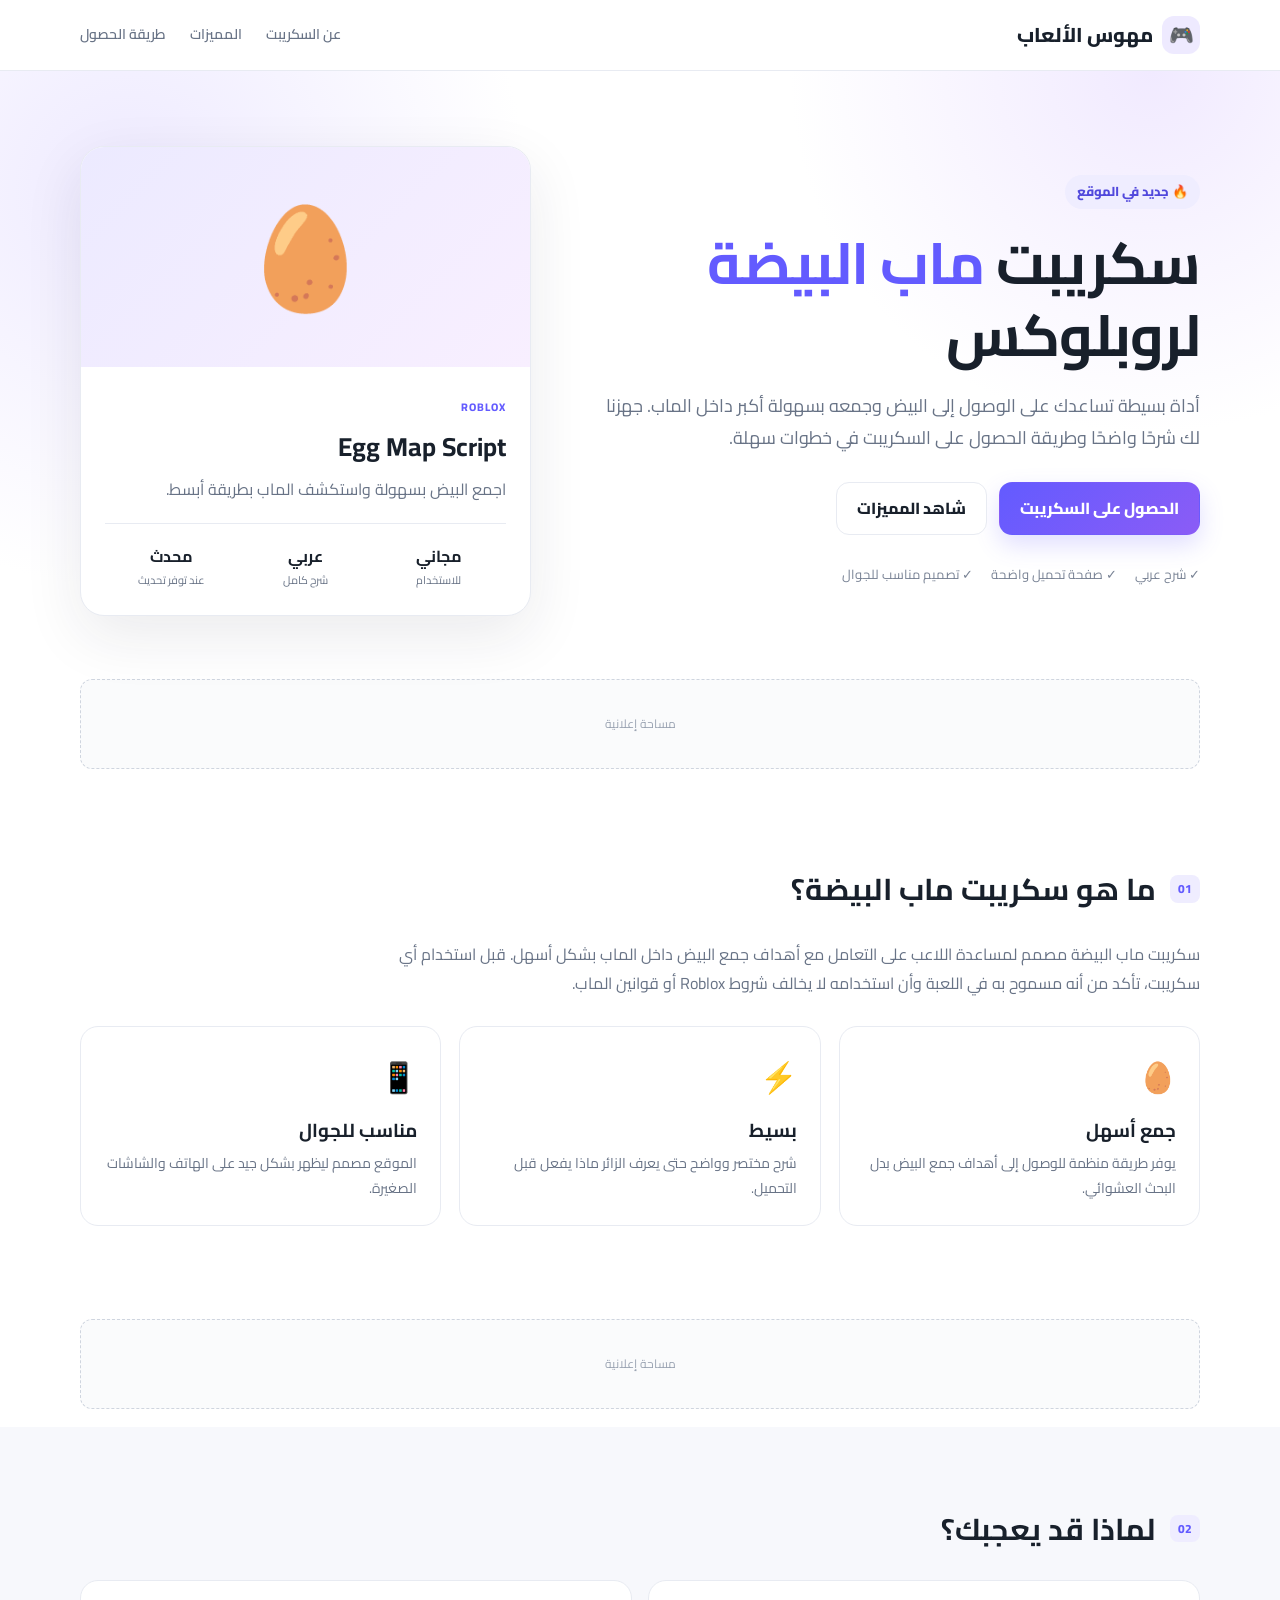
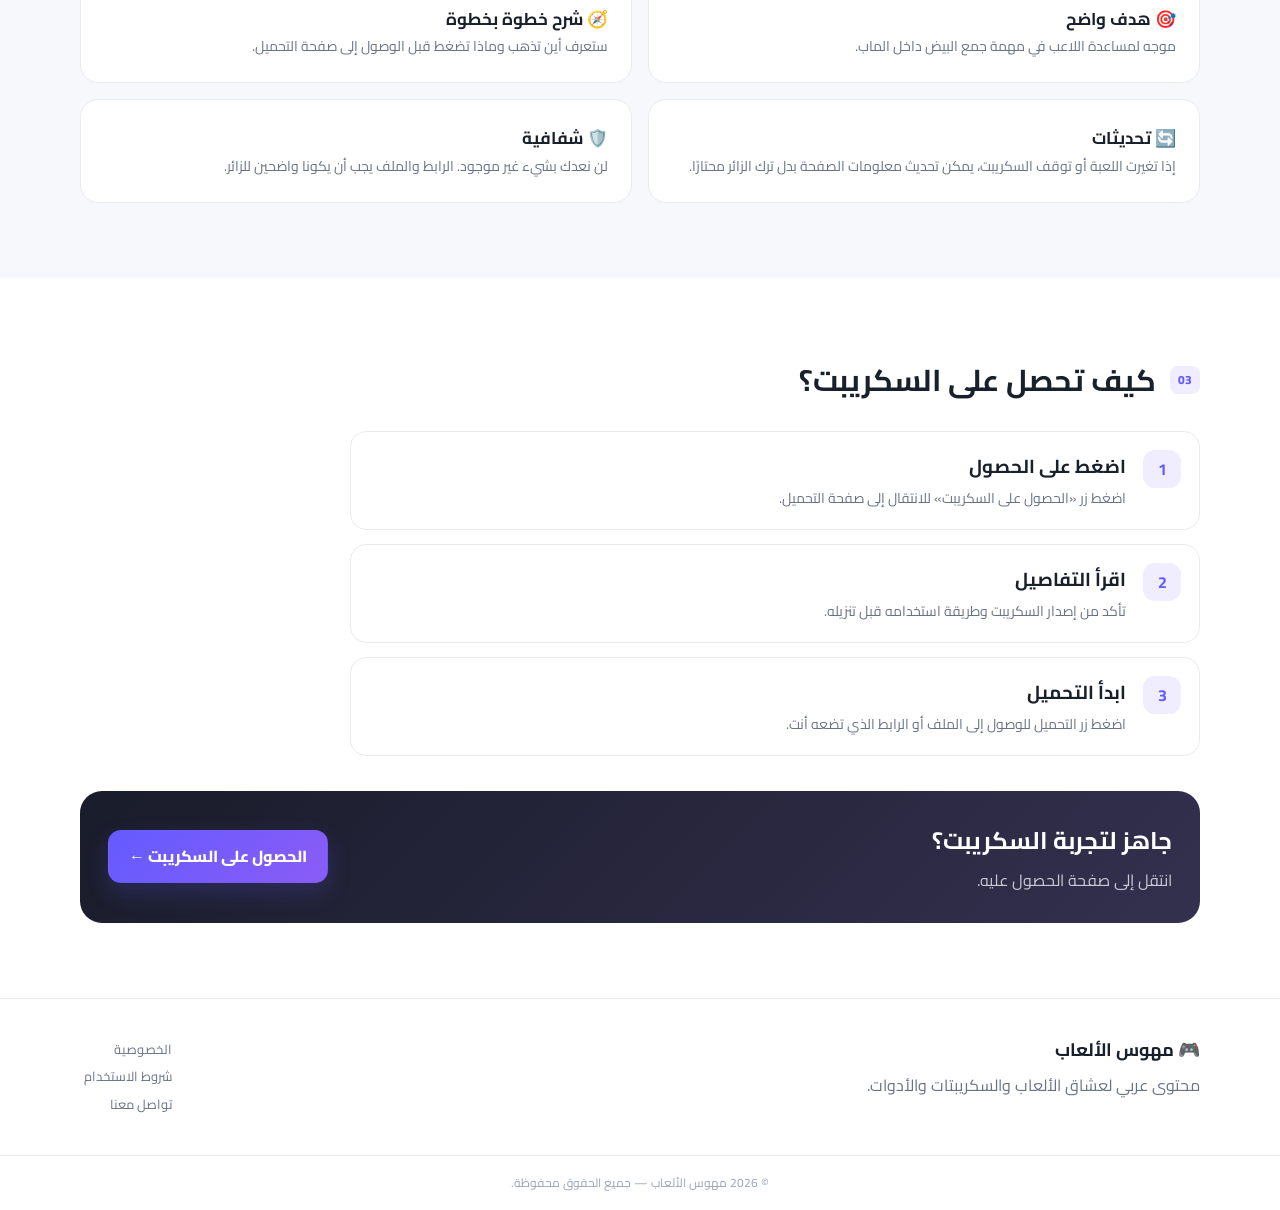
==== index.html @ 3aa02ceb "Add files via upload" ====
<!doctype html>
<html lang="ar" dir="rtl">
<head>
  <meta charset="utf-8">
  <meta name="viewport" content="width=device-width, initial-scale=1">
  <title>مهوس الألعاب | سكريبت ماب البيضة</title>
  <meta name="description" content="مهوس الألعاب - موقع عربي لسكريبتات وأدوات الألعاب. تعرف على سكريبت ماب البيضة لروبلوكس وطريقة الحصول عليه.">
  <link rel="stylesheet" href="style.css">
</head>
<body>
<header class="topbar">
  <div class="container nav">
    <a class="brand" href="index.html"><span class="logo">🎮</span> مهوس الألعاب</a>
    <nav>
      <a href="#about">عن السكريبت</a>
      <a href="#features">المميزات</a>
      <a href="#how">طريقة الحصول</a>
    </nav>
  </div>
</header>

<main>
  <section class="hero">
    <div class="container hero-grid">
      <div>
        <span class="badge">🔥 جديد في الموقع</span>
        <h1>سكريبت <span>ماب البيضة</span> لروبلوكس</h1>
        <p class="lead">أداة بسيطة تساعدك على الوصول إلى البيض وجمعه بسهولة أكبر داخل الماب. جهزنا لك شرحًا واضحًا وطريقة الحصول على السكريبت في خطوات سهلة.</p>
        <div class="actions">
          <a class="btn primary" href="download.html">الحصول على السكريبت</a>
          <a class="btn ghost" href="#features">شاهد المميزات</a>
        </div>
        <div class="trust"><span>✓ شرح عربي</span><span>✓ صفحة تحميل واضحة</span><span>✓ تصميم مناسب للجوال</span></div>
      </div>
      <div class="hero-card">
        <div class="game-art">🥚</div>
        <div class="card-content">
          <span class="mini">ROBLOX</span>
          <h2>Egg Map Script</h2>
          <p>اجمع البيض بسهولة واستكشف الماب بطريقة أبسط.</p>
          <div class="stats"><div><b>مجاني</b><small>للاستخدام</small></div><div><b>عربي</b><small>شرح كامل</small></div><div><b>محدث</b><small>عند توفر تحديث</small></div></div>
        </div>
      </div>
    </div>
  </section>

  <div class="container ad-wrap">
    <div class="ad-slot">مساحة إعلانية</div>
  </div>

  <section id="about" class="section">
    <div class="container">
      <div class="section-title"><span>01</span><h2>ما هو سكريبت ماب البيضة؟</h2></div>
      <p class="section-text">سكريبت ماب البيضة مصمم لمساعدة اللاعب على التعامل مع أهداف جمع البيض داخل الماب بشكل أسهل. قبل استخدام أي سكريبت، تأكد من أنه مسموح به في اللعبة وأن استخدامه لا يخالف شروط Roblox أو قوانين الماب.</p>
      <div class="info-grid">
        <article><div class="icon">🥚</div><h3>جمع أسهل</h3><p>يوفر طريقة منظمة للوصول إلى أهداف جمع البيض بدل البحث العشوائي.</p></article>
        <article><div class="icon">⚡</div><h3>بسيط</h3><p>شرح مختصر وواضح حتى يعرف الزائر ماذا يفعل قبل التحميل.</p></article>
        <article><div class="icon">📱</div><h3>مناسب للجوال</h3><p>الموقع مصمم ليظهر بشكل جيد على الهاتف والشاشات الصغيرة.</p></article>
      </div>
    </div>
  </section>

  <div class="container ad-wrap"><div class="ad-slot">مساحة إعلانية</div></div>

  <section id="features" class="section soft">
    <div class="container">
      <div class="section-title"><span>02</span><h2>لماذا قد يعجبك؟</h2></div>
      <div class="feature-list">
        <div><b>🎯 هدف واضح</b><p>موجه لمساعدة اللاعب في مهمة جمع البيض داخل الماب.</p></div>
        <div><b>🧭 شرح خطوة بخطوة</b><p>ستعرف أين تذهب وماذا تضغط قبل الوصول إلى صفحة التحميل.</p></div>
        <div><b>🔄 تحديثات</b><p>إذا تغيرت اللعبة أو توقف السكريبت، يمكن تحديث معلومات الصفحة بدل ترك الزائر محتارًا.</p></div>
        <div><b>🛡️ شفافية</b><p>لن نعدك بشيء غير موجود. الرابط والملف يجب أن يكونا واضحين للزائر.</p></div>
      </div>
    </div>
  </section>

  <section id="how" class="section">
    <div class="container">
      <div class="section-title"><span>03</span><h2>كيف تحصل على السكريبت؟</h2></div>
      <div class="steps">
        <div class="step"><b>1</b><div><h3>اضغط على الحصول</h3><p>اضغط زر «الحصول على السكريبت» للانتقال إلى صفحة التحميل.</p></div></div>
        <div class="step"><b>2</b><div><h3>اقرأ التفاصيل</h3><p>تأكد من إصدار السكريبت وطريقة استخدامه قبل تنزيله.</p></div></div>
        <div class="step"><b>3</b><div><h3>ابدأ التحميل</h3><p>اضغط زر التحميل للوصول إلى الملف أو الرابط الذي تضعه أنت.</p></div></div>
      </div>
      <div class="cta">
        <div><h2>جاهز لتجربة السكريبت؟</h2><p>انتقل إلى صفحة الحصول عليه.</p></div>
        <a class="btn primary" href="download.html">الحصول على السكريبت ←</a>
      </div>
    </div>
  </section>
</main>

<footer>
  <div class="container footer-grid">
    <div><strong>🎮 مهوس الألعاب</strong><p>محتوى عربي لعشاق الألعاب والسكريبتات والأدوات.</p></div>
    <div><a href="#">الخصوصية</a><a href="#">شروط الاستخدام</a><a href="#">تواصل معنا</a></div>
  </div>
  <div class="copyright">© 2026 مهوس الألعاب — جميع الحقوق محفوظة.</div>
</footer>
<script src="script.js"></script>
</body>
</html>
---- style.css ----
@import url('https://fonts.googleapis.com/css2?family=Cairo:wght@400;600;700;800&display=swap');
:root{--ink:#18202b;--muted:#687386;--primary:#635bff;--primary2:#8b5cf6;--line:#e8ebf2;--soft:#f7f8fc;--white:#fff}
*{box-sizing:border-box}html{scroll-behavior:smooth}body{margin:0;font-family:Cairo,Arial,sans-serif;color:var(--ink);background:var(--white);line-height:1.8}.container{width:min(1120px,92%);margin:auto}
.topbar{position:sticky;top:0;z-index:10;background:rgba(255,255,255,.92);backdrop-filter:blur(12px);border-bottom:1px solid var(--line)}.nav{height:70px;display:flex;align-items:center;justify-content:space-between;gap:20px}.brand{text-decoration:none;color:var(--ink);font-weight:800;font-size:20px;display:flex;align-items:center;gap:9px}.logo{width:38px;height:38px;display:grid;place-items:center;border-radius:12px;background:#eeeaff}.nav nav{display:flex;gap:24px}.nav nav a,.back{color:var(--muted);text-decoration:none;font-size:14px;font-weight:600}.nav nav a:hover,.back:hover{color:var(--primary)}
.hero{padding:75px 0 45px;background:radial-gradient(circle at 10% 20%,#eeeaff 0,transparent 32%),radial-gradient(circle at 90% 0,#f1eaff 0,transparent 28%),#fff}.hero-grid{display:grid;grid-template-columns:1.15fr .85fr;gap:60px;align-items:center}.badge{display:inline-block;padding:5px 12px;border-radius:999px;background:#efedff;color:#5148dc;font-size:13px;font-weight:800}.hero h1{font-size:clamp(34px,5vw,58px);line-height:1.25;margin:18px 0 14px;letter-spacing:-1px}.hero h1 span{color:var(--primary)}.lead{font-size:18px;color:var(--muted);max-width:680px}.actions{display:flex;gap:12px;flex-wrap:wrap;margin:28px 0}.btn{display:inline-flex;align-items:center;justify-content:center;text-decoration:none;border-radius:13px;padding:11px 20px;font-weight:800;border:1px solid transparent;transition:.2s}.btn.primary{background:linear-gradient(135deg,var(--primary),var(--primary2));color:white;box-shadow:0 10px 25px rgba(99,91,255,.2)}.btn.primary:hover{transform:translateY(-2px)}.btn.ghost{border-color:var(--line);color:var(--ink);background:white}.trust{display:flex;gap:18px;flex-wrap:wrap;color:#788294;font-size:13px}.hero-card{background:#fff;border:1px solid var(--line);border-radius:24px;overflow:hidden;box-shadow:0 20px 60px rgba(31,35,50,.09)}.game-art{height:220px;display:grid;place-items:center;font-size:100px;background:linear-gradient(135deg,#eceaff,#f8efff)}.card-content{padding:24px}.mini{font-size:11px;font-weight:800;color:var(--primary);letter-spacing:1px}.card-content h2{margin:4px 0;font-size:26px}.card-content p{color:var(--muted);margin-top:4px}.stats{display:grid;grid-template-columns:repeat(3,1fr);border-top:1px solid var(--line);margin-top:20px;padding-top:18px;text-align:center}.stats b,.stats small{display:block}.stats small{color:var(--muted);font-size:11px}.ad-wrap{padding:18px 0}.ad-slot{min-height:90px;border:1px dashed #cfd5df;background:#fafbfc;border-radius:12px;display:grid;place-items:center;color:#9aa3b2;font-size:12px}.ad-slot.large{min-height:140px;margin:22px 0}
.section{padding:75px 0}.section.soft{background:var(--soft)}.section-title{display:flex;align-items:center;gap:14px;margin-bottom:24px}.section-title span{font-size:12px;font-weight:800;color:var(--primary);background:#efedff;border-radius:8px;padding:3px 8px}.section-title h2{margin:0;font-size:30px}.section-text{color:var(--muted);max-width:850px}.info-grid{display:grid;grid-template-columns:repeat(3,1fr);gap:18px;margin-top:28px}.info-grid article,.feature-list>div{background:#fff;border:1px solid var(--line);border-radius:18px;padding:23px}.icon{font-size:30px}.info-grid h3{margin:10px 0 4px}.info-grid p,.feature-list p{color:var(--muted);margin:0;font-size:14px}.feature-list{display:grid;grid-template-columns:repeat(2,1fr);gap:16px}.feature-list b{font-size:17px}.steps{display:grid;gap:14px;max-width:850px}.step{display:flex;gap:17px;padding:18px;background:#fff;border:1px solid var(--line);border-radius:16px}.step>b{width:38px;height:38px;flex:0 0 38px;display:grid;place-items:center;border-radius:12px;background:#efedff;color:var(--primary)}.step h3{margin:0 0 2px}.step p{margin:0;color:var(--muted);font-size:14px}.cta{margin-top:35px;padding:28px;border-radius:22px;background:linear-gradient(135deg,#191c2a,#34304f);color:#fff;display:flex;align-items:center;justify-content:space-between;gap:20px}.cta h2{margin:0}.cta p{margin:4px 0 0;color:#c7cad5}
footer{border-top:1px solid var(--line);background:#fff}.footer-grid{padding:35px 0;display:flex;justify-content:space-between;gap:30px}.footer-grid strong{font-size:18px}.footer-grid p{color:var(--muted);margin:5px 0}.footer-grid a{display:block;text-decoration:none;color:var(--muted);font-size:13px;margin:4px}.copyright{text-align:center;padding:16px;border-top:1px solid var(--line);color:#9aa3b2;font-size:12px}
.download-main{padding:55px 0;min-height:80vh;background:linear-gradient(#fafaff,#fff)}.download-card{max-width:820px;margin:auto;background:#fff;border:1px solid var(--line);border-radius:24px;padding:30px;box-shadow:0 18px 50px rgba(31,35,50,.06)}.download-card h1{font-size:38px;margin:14px 0 5px}.download-card>p{color:var(--muted)}.notice,.safe-box{padding:16px;border-radius:14px;background:#f7f8fc;border:1px solid var(--line);font-size:14px}.download-area{text-align:center;padding:25px 0}.download-area h2{margin:0}.download-area p{color:var(--muted)}.big{padding:14px 30px}.download-area small{display:block;color:#9aa3b2;margin-top:10px}.safe-box{margin-top:22px}.safe-box h3{margin-top:0}.safe-box li{color:var(--muted);font-size:13px}
@media(max-width:800px){.nav nav{display:none}.hero-grid{grid-template-columns:1fr;gap:35px}.hero{padding-top:45px}.info-grid{grid-template-columns:1fr}.feature-list{grid-template-columns:1fr}.cta,.footer-grid{flex-direction:column;align-items:flex-start}.hero-card{max-width:560px}.game-art{height:180px}.section{padding:55px 0}.download-card{padding:22px}.download-card h1{font-size:30px}}
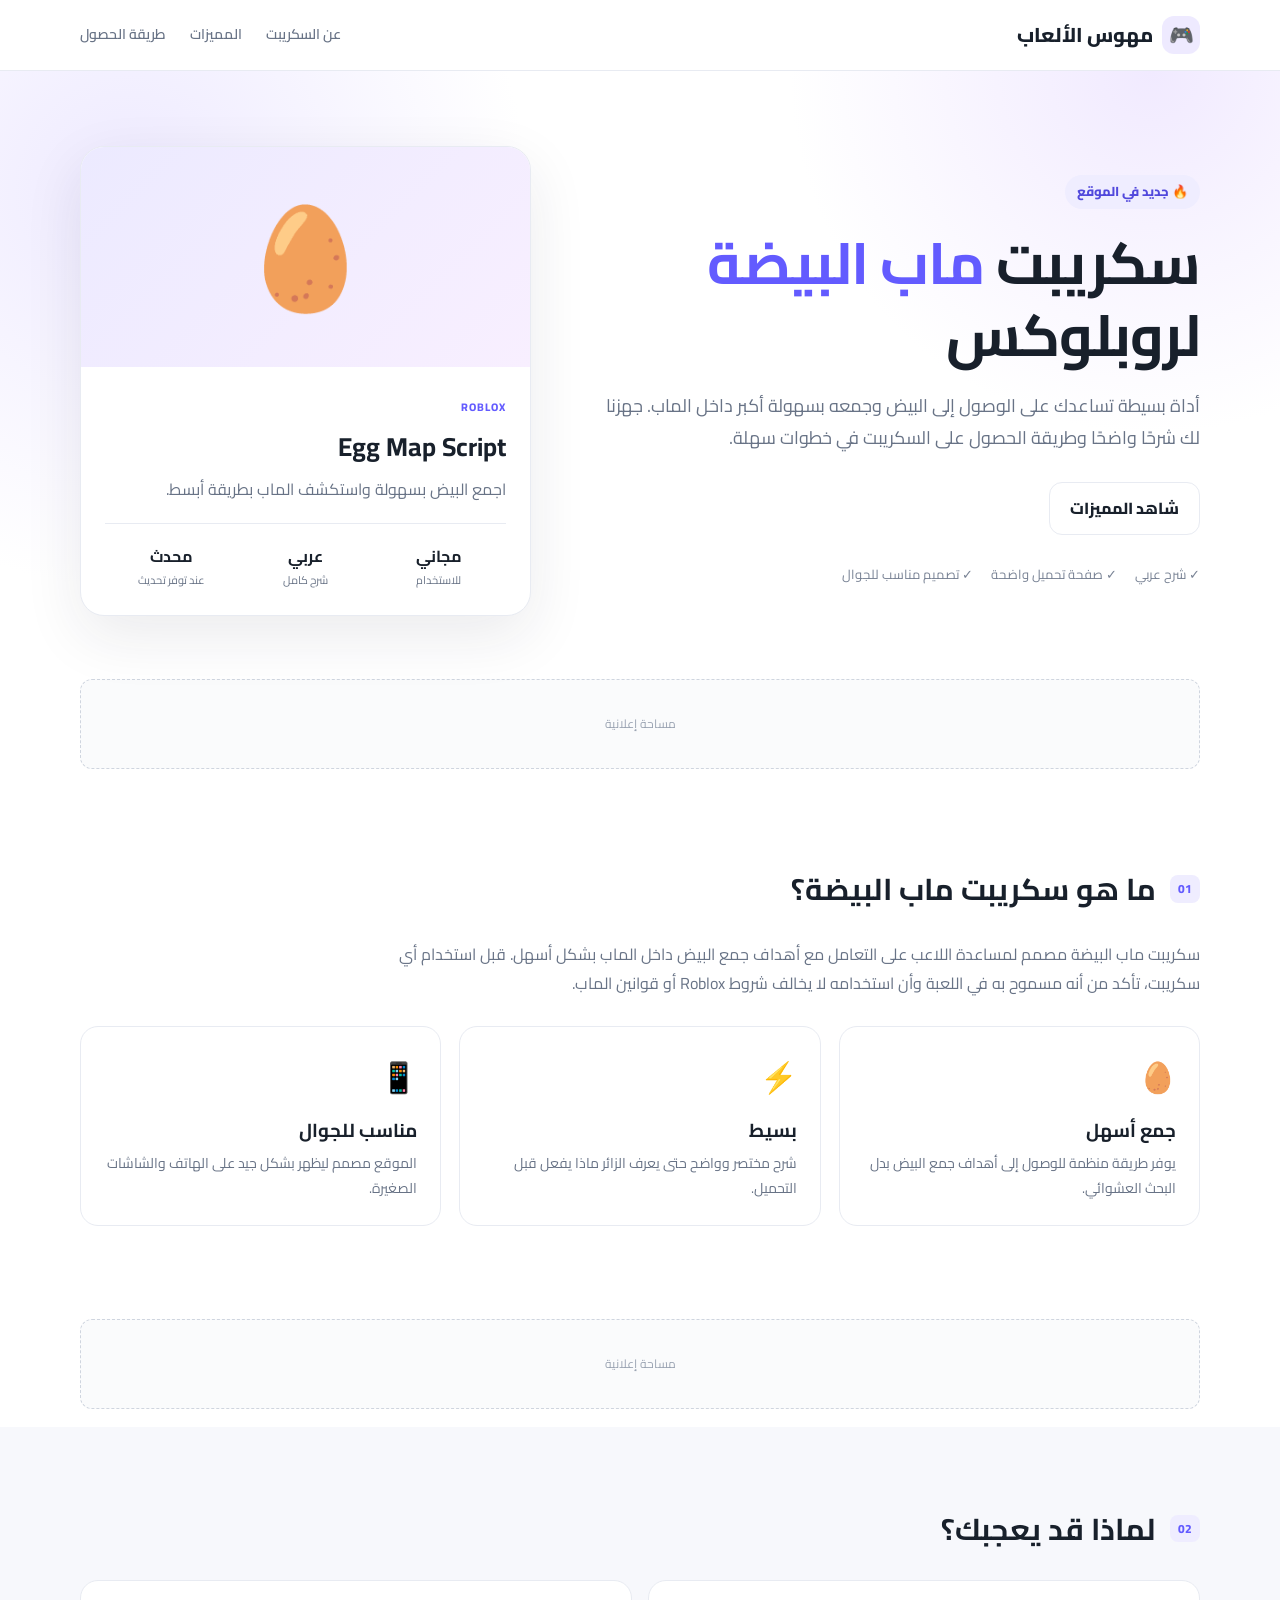
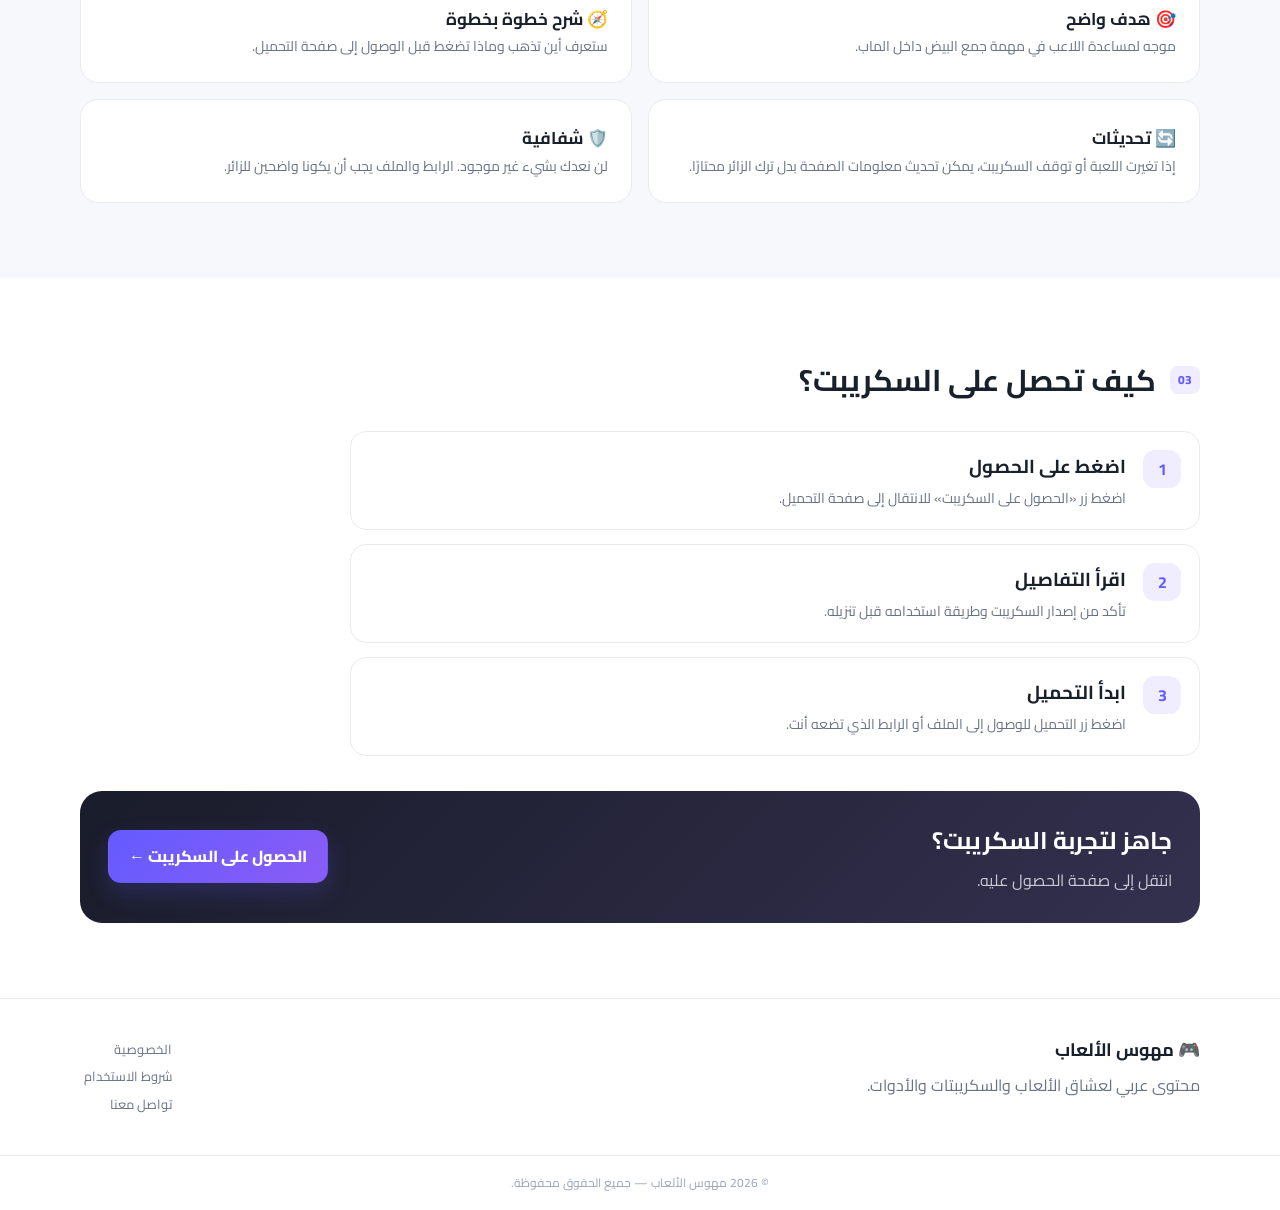
==== commit ff50293b: "Add files via upload" ====
--- a/index.html
+++ b/index.html
@@ -27,7 +27,7 @@
         <h1>سكريبت <span>ماب البيضة</span> لروبلوكس</h1>
         <p class="lead">أداة بسيطة تساعدك على الوصول إلى البيض وجمعه بسهولة أكبر داخل الماب. جهزنا لك شرحًا واضحًا وطريقة الحصول على السكريبت في خطوات سهلة.</p>
         <div class="actions">
-          <a class="btn primary" href="download.html">الحصول على السكريبت</a>
+          
           <a class="btn ghost" href="#features">شاهد المميزات</a>
         </div>
         <div class="trust"><span>✓ شرح عربي</span><span>✓ صفحة تحميل واضحة</span><span>✓ تصميم مناسب للجوال</span></div>
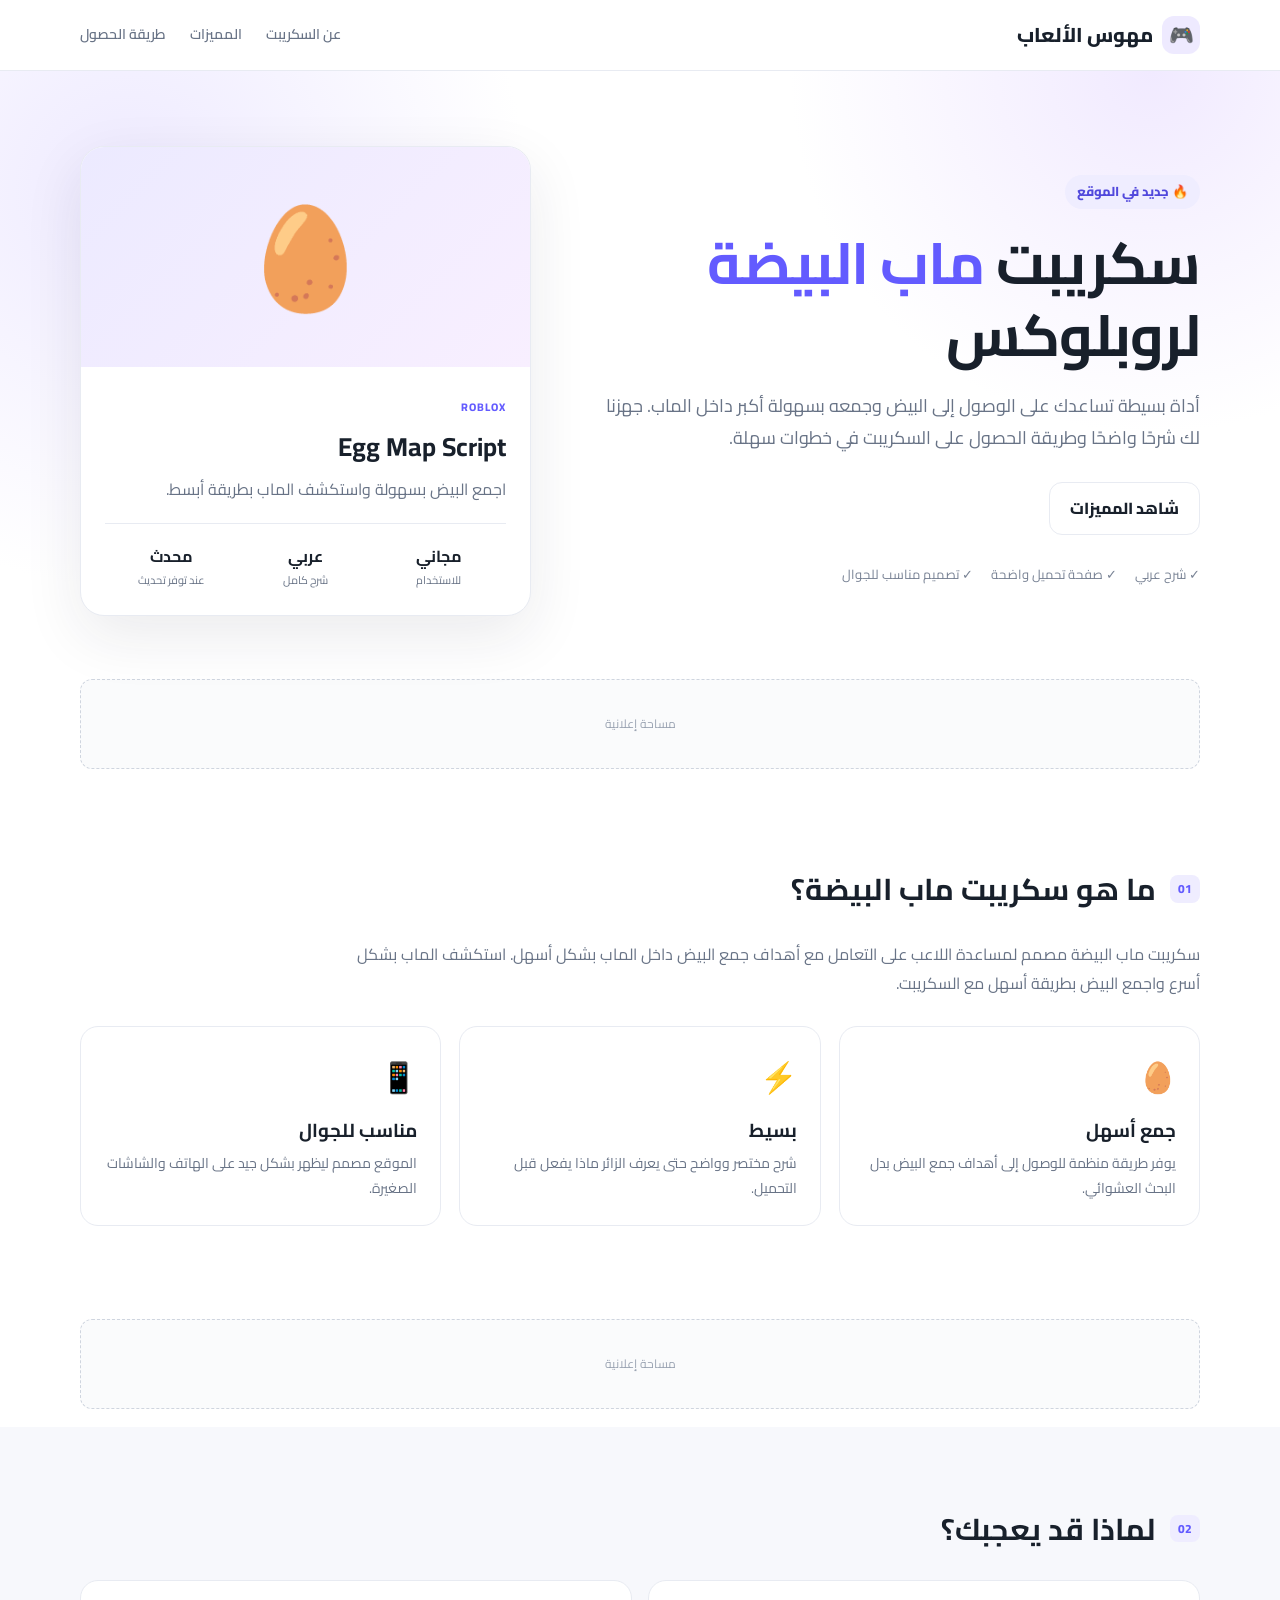
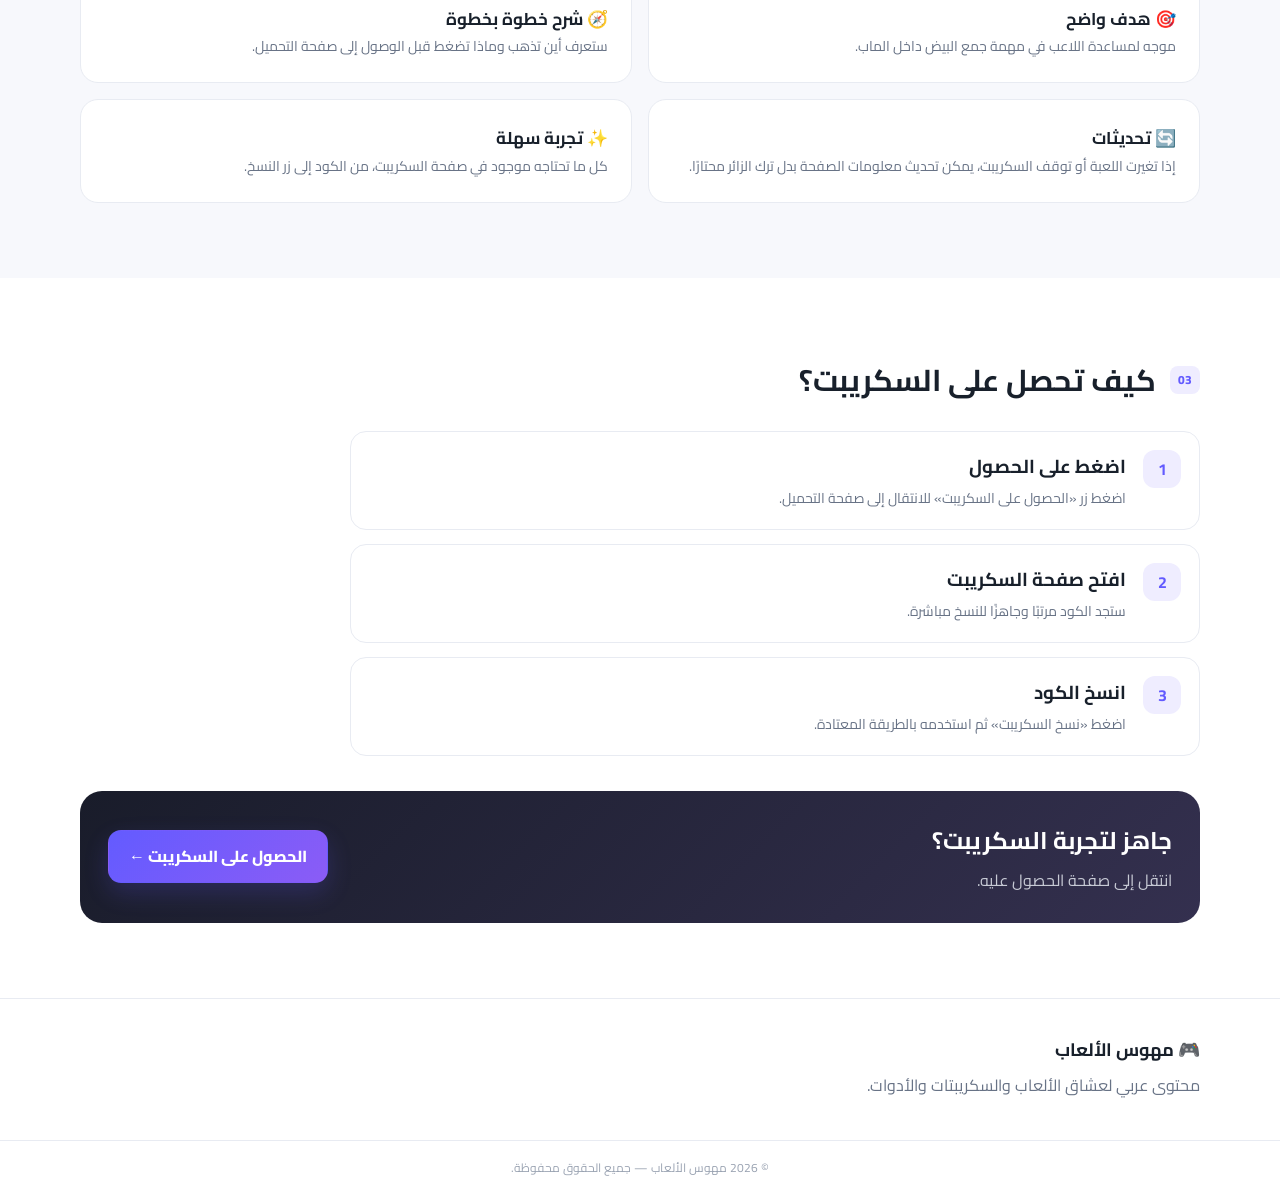
==== commit 9e61a961: "Add files via upload" ====
--- a/index.html
+++ b/index.html
@@ -51,7 +51,7 @@
   <section id="about" class="section">
     <div class="container">
       <div class="section-title"><span>01</span><h2>ما هو سكريبت ماب البيضة؟</h2></div>
-      <p class="section-text">سكريبت ماب البيضة مصمم لمساعدة اللاعب على التعامل مع أهداف جمع البيض داخل الماب بشكل أسهل. قبل استخدام أي سكريبت، تأكد من أنه مسموح به في اللعبة وأن استخدامه لا يخالف شروط Roblox أو قوانين الماب.</p>
+      <p class="section-text">سكريبت ماب البيضة مصمم لمساعدة اللاعب على التعامل مع أهداف جمع البيض داخل الماب بشكل أسهل. استكشف الماب بشكل أسرع واجمع البيض بطريقة أسهل مع السكريبت.</p>
       <div class="info-grid">
         <article><div class="icon">🥚</div><h3>جمع أسهل</h3><p>يوفر طريقة منظمة للوصول إلى أهداف جمع البيض بدل البحث العشوائي.</p></article>
         <article><div class="icon">⚡</div><h3>بسيط</h3><p>شرح مختصر وواضح حتى يعرف الزائر ماذا يفعل قبل التحميل.</p></article>
@@ -69,7 +69,7 @@
         <div><b>🎯 هدف واضح</b><p>موجه لمساعدة اللاعب في مهمة جمع البيض داخل الماب.</p></div>
         <div><b>🧭 شرح خطوة بخطوة</b><p>ستعرف أين تذهب وماذا تضغط قبل الوصول إلى صفحة التحميل.</p></div>
         <div><b>🔄 تحديثات</b><p>إذا تغيرت اللعبة أو توقف السكريبت، يمكن تحديث معلومات الصفحة بدل ترك الزائر محتارًا.</p></div>
-        <div><b>🛡️ شفافية</b><p>لن نعدك بشيء غير موجود. الرابط والملف يجب أن يكونا واضحين للزائر.</p></div>
+        <div><b>✨ تجربة سهلة</b><p>كل ما تحتاجه موجود في صفحة السكريبت، من الكود إلى زر النسخ.</p></div>
       </div>
     </div>
   </section>
@@ -79,8 +79,8 @@
       <div class="section-title"><span>03</span><h2>كيف تحصل على السكريبت؟</h2></div>
       <div class="steps">
         <div class="step"><b>1</b><div><h3>اضغط على الحصول</h3><p>اضغط زر «الحصول على السكريبت» للانتقال إلى صفحة التحميل.</p></div></div>
-        <div class="step"><b>2</b><div><h3>اقرأ التفاصيل</h3><p>تأكد من إصدار السكريبت وطريقة استخدامه قبل تنزيله.</p></div></div>
-        <div class="step"><b>3</b><div><h3>ابدأ التحميل</h3><p>اضغط زر التحميل للوصول إلى الملف أو الرابط الذي تضعه أنت.</p></div></div>
+        <div class="step"><b>2</b><div><h3>افتح صفحة السكريبت</h3><p>ستجد الكود مرتبًا وجاهزًا للنسخ مباشرة.</p></div></div>
+        <div class="step"><b>3</b><div><h3>انسخ الكود</h3><p>اضغط «نسخ السكريبت» ثم استخدمه بالطريقة المعتادة.</p></div></div>
       </div>
       <div class="cta">
         <div><h2>جاهز لتجربة السكريبت؟</h2><p>انتقل إلى صفحة الحصول عليه.</p></div>
@@ -93,7 +93,6 @@
 <footer>
   <div class="container footer-grid">
     <div><strong>🎮 مهوس الألعاب</strong><p>محتوى عربي لعشاق الألعاب والسكريبتات والأدوات.</p></div>
-    <div><a href="#">الخصوصية</a><a href="#">شروط الاستخدام</a><a href="#">تواصل معنا</a></div>
   </div>
   <div class="copyright">© 2026 مهوس الألعاب — جميع الحقوق محفوظة.</div>
 </footer>
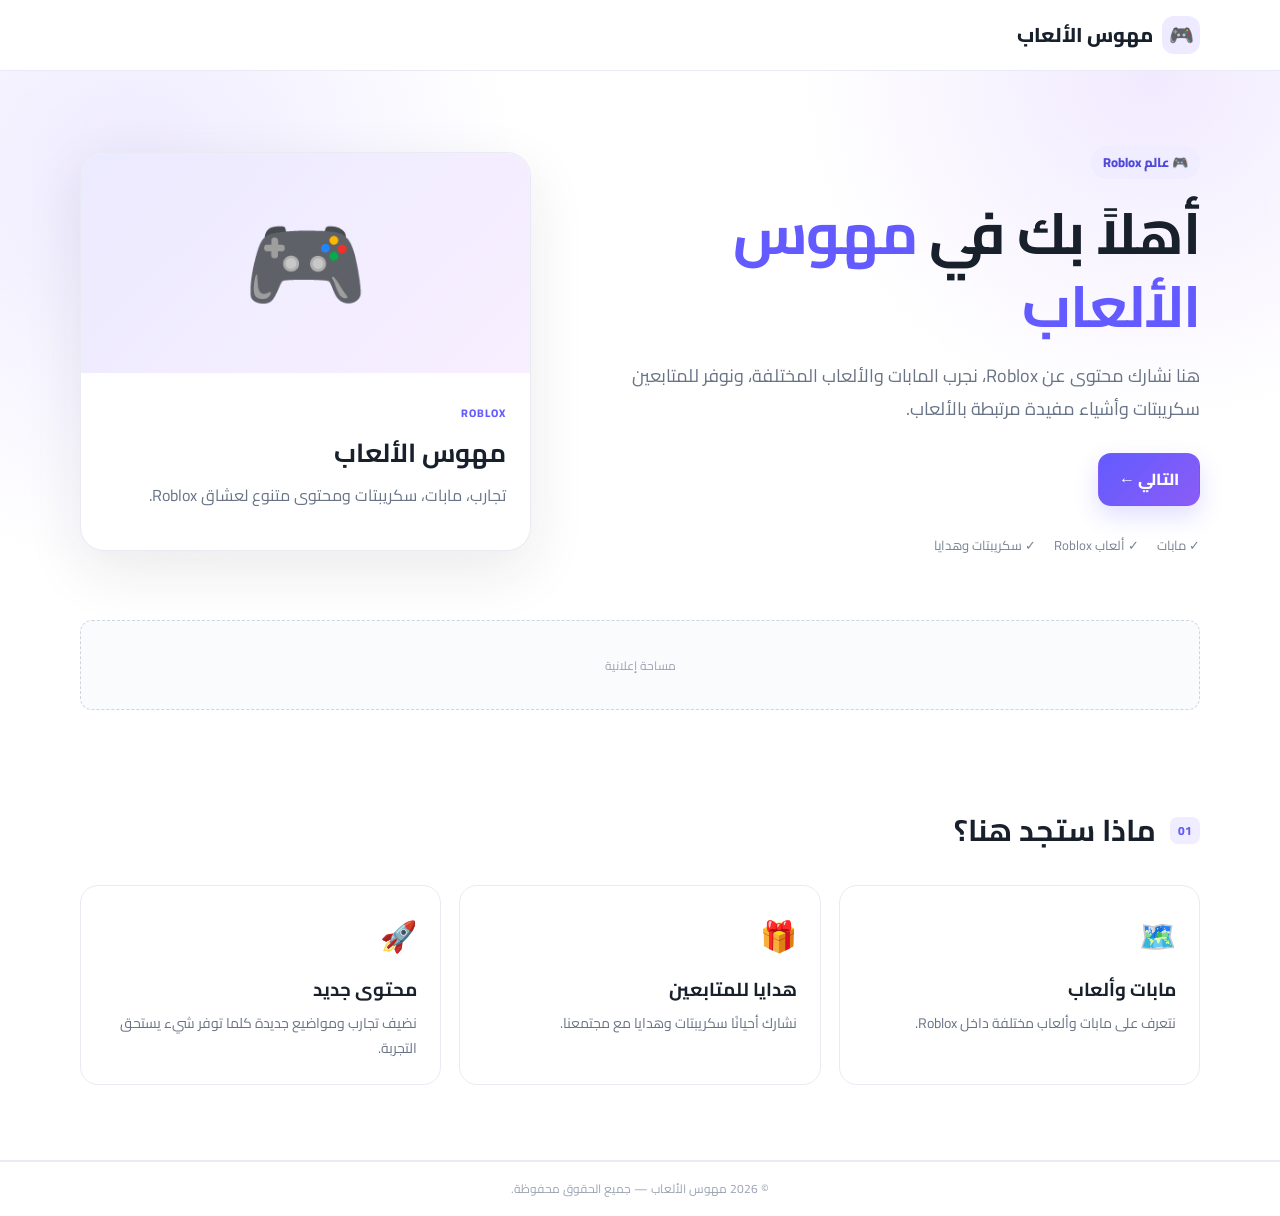
==== commit 5538726a: "Add files via upload" ====
--- a/index.html
+++ b/index.html
@@ -1,101 +1,20 @@
 <!doctype html>
 <html lang="ar" dir="rtl">
-<head>
-  <meta charset="utf-8">
-  <meta name="viewport" content="width=device-width, initial-scale=1">
-  <title>مهوس الألعاب | سكريبت ماب البيضة</title>
-  <meta name="description" content="مهوس الألعاب - موقع عربي لسكريبتات وأدوات الألعاب. تعرف على سكريبت ماب البيضة لروبلوكس وطريقة الحصول عليه.">
-  <link rel="stylesheet" href="style.css">
-</head>
+<head><meta charset="utf-8"><meta name="viewport" content="width=device-width, initial-scale=1">
+<title>مهوس الألعاب | Roblox</title><meta name="description" content="مهوس الألعاب - محتوى عربي عن Roblox والمابات والسكريبتات.">
+<link rel="stylesheet" href="style.css"></head>
 <body>
-<header class="topbar">
-  <div class="container nav">
-    <a class="brand" href="index.html"><span class="logo">🎮</span> مهوس الألعاب</a>
-    <nav>
-      <a href="#about">عن السكريبت</a>
-      <a href="#features">المميزات</a>
-      <a href="#how">طريقة الحصول</a>
-    </nav>
-  </div>
-</header>
-
+<header class="topbar"><div class="container nav"><a class="brand" href="index.html"><span class="logo">🎮</span> مهوس الألعاب</a></div></header>
 <main>
-  <section class="hero">
-    <div class="container hero-grid">
-      <div>
-        <span class="badge">🔥 جديد في الموقع</span>
-        <h1>سكريبت <span>ماب البيضة</span> لروبلوكس</h1>
-        <p class="lead">أداة بسيطة تساعدك على الوصول إلى البيض وجمعه بسهولة أكبر داخل الماب. جهزنا لك شرحًا واضحًا وطريقة الحصول على السكريبت في خطوات سهلة.</p>
-        <div class="actions">
-          
-          <a class="btn ghost" href="#features">شاهد المميزات</a>
-        </div>
-        <div class="trust"><span>✓ شرح عربي</span><span>✓ صفحة تحميل واضحة</span><span>✓ تصميم مناسب للجوال</span></div>
-      </div>
-      <div class="hero-card">
-        <div class="game-art">🥚</div>
-        <div class="card-content">
-          <span class="mini">ROBLOX</span>
-          <h2>Egg Map Script</h2>
-          <p>اجمع البيض بسهولة واستكشف الماب بطريقة أبسط.</p>
-          <div class="stats"><div><b>مجاني</b><small>للاستخدام</small></div><div><b>عربي</b><small>شرح كامل</small></div><div><b>محدث</b><small>عند توفر تحديث</small></div></div>
-        </div>
-      </div>
-    </div>
-  </section>
-
-  <div class="container ad-wrap">
-    <div class="ad-slot">مساحة إعلانية</div>
-  </div>
-
-  <section id="about" class="section">
-    <div class="container">
-      <div class="section-title"><span>01</span><h2>ما هو سكريبت ماب البيضة؟</h2></div>
-      <p class="section-text">سكريبت ماب البيضة مصمم لمساعدة اللاعب على التعامل مع أهداف جمع البيض داخل الماب بشكل أسهل. استكشف الماب بشكل أسرع واجمع البيض بطريقة أسهل مع السكريبت.</p>
-      <div class="info-grid">
-        <article><div class="icon">🥚</div><h3>جمع أسهل</h3><p>يوفر طريقة منظمة للوصول إلى أهداف جمع البيض بدل البحث العشوائي.</p></article>
-        <article><div class="icon">⚡</div><h3>بسيط</h3><p>شرح مختصر وواضح حتى يعرف الزائر ماذا يفعل قبل التحميل.</p></article>
-        <article><div class="icon">📱</div><h3>مناسب للجوال</h3><p>الموقع مصمم ليظهر بشكل جيد على الهاتف والشاشات الصغيرة.</p></article>
-      </div>
-    </div>
-  </section>
-
-  <div class="container ad-wrap"><div class="ad-slot">مساحة إعلانية</div></div>
-
-  <section id="features" class="section soft">
-    <div class="container">
-      <div class="section-title"><span>02</span><h2>لماذا قد يعجبك؟</h2></div>
-      <div class="feature-list">
-        <div><b>🎯 هدف واضح</b><p>موجه لمساعدة اللاعب في مهمة جمع البيض داخل الماب.</p></div>
-        <div><b>🧭 شرح خطوة بخطوة</b><p>ستعرف أين تذهب وماذا تضغط قبل الوصول إلى صفحة التحميل.</p></div>
-        <div><b>🔄 تحديثات</b><p>إذا تغيرت اللعبة أو توقف السكريبت، يمكن تحديث معلومات الصفحة بدل ترك الزائر محتارًا.</p></div>
-        <div><b>✨ تجربة سهلة</b><p>كل ما تحتاجه موجود في صفحة السكريبت، من الكود إلى زر النسخ.</p></div>
-      </div>
-    </div>
-  </section>
-
-  <section id="how" class="section">
-    <div class="container">
-      <div class="section-title"><span>03</span><h2>كيف تحصل على السكريبت؟</h2></div>
-      <div class="steps">
-        <div class="step"><b>1</b><div><h3>اضغط على الحصول</h3><p>اضغط زر «الحصول على السكريبت» للانتقال إلى صفحة التحميل.</p></div></div>
-        <div class="step"><b>2</b><div><h3>افتح صفحة السكريبت</h3><p>ستجد الكود مرتبًا وجاهزًا للنسخ مباشرة.</p></div></div>
-        <div class="step"><b>3</b><div><h3>انسخ الكود</h3><p>اضغط «نسخ السكريبت» ثم استخدمه بالطريقة المعتادة.</p></div></div>
-      </div>
-      <div class="cta">
-        <div><h2>جاهز لتجربة السكريبت؟</h2><p>انتقل إلى صفحة الحصول عليه.</p></div>
-        <a class="btn primary" href="download.html">الحصول على السكريبت ←</a>
-      </div>
-    </div>
-  </section>
-</main>
-
-<footer>
-  <div class="container footer-grid">
-    <div><strong>🎮 مهوس الألعاب</strong><p>محتوى عربي لعشاق الألعاب والسكريبتات والأدوات.</p></div>
-  </div>
-  <div class="copyright">© 2026 مهوس الألعاب — جميع الحقوق محفوظة.</div>
-</footer>
-<script src="script.js"></script>
-</body>
-</html>+<section class="hero"><div class="container hero-grid"><div>
+<span class="badge">🎮 عالم Roblox</span>
+<h1>أهلاً بك في <span>مهوس الألعاب</span></h1>
+<p class="lead">هنا نشارك محتوى عن Roblox، نجرب المابات والألعاب المختلفة، ونوفر للمتابعين سكريبتات وأشياء مفيدة مرتبطة بالألعاب.</p>
+<div class="actions"><a class="btn primary" href="about.html">التالي ←</a></div>
+<div class="trust"><span>✓ مابات</span><span>✓ ألعاب Roblox</span><span>✓ سكريبتات وهدايا</span></div>
+</div><div class="hero-card"><div class="game-art">🎮</div><div class="card-content"><span class="mini">ROBLOX</span><h2>مهوس الألعاب</h2><p>تجارب، مابات، سكريبتات ومحتوى متنوع لعشاق Roblox.</p></div></div></div></section>
+<div class="container ad-wrap"><div class="ad-slot">مساحة إعلانية</div></div>
+<section class="section"><div class="container"><div class="section-title"><span>01</span><h2>ماذا ستجد هنا؟</h2></div>
+<div class="info-grid"><article><div class="icon">🗺️</div><h3>مابات وألعاب</h3><p>نتعرف على مابات وألعاب مختلفة داخل Roblox.</p></article><article><div class="icon">🎁</div><h3>هدايا للمتابعين</h3><p>نشارك أحيانًا سكريبتات وهدايا مع مجتمعنا.</p></article><article><div class="icon">🚀</div><h3>محتوى جديد</h3><p>نضيف تجارب ومواضيع جديدة كلما توفر شيء يستحق التجربة.</p></article></div></div></section>
+</main><footer><div class="copyright">© 2026 مهوس الألعاب — جميع الحقوق محفوظة.</div></footer>
+<script src="script.js"></script></body></html>
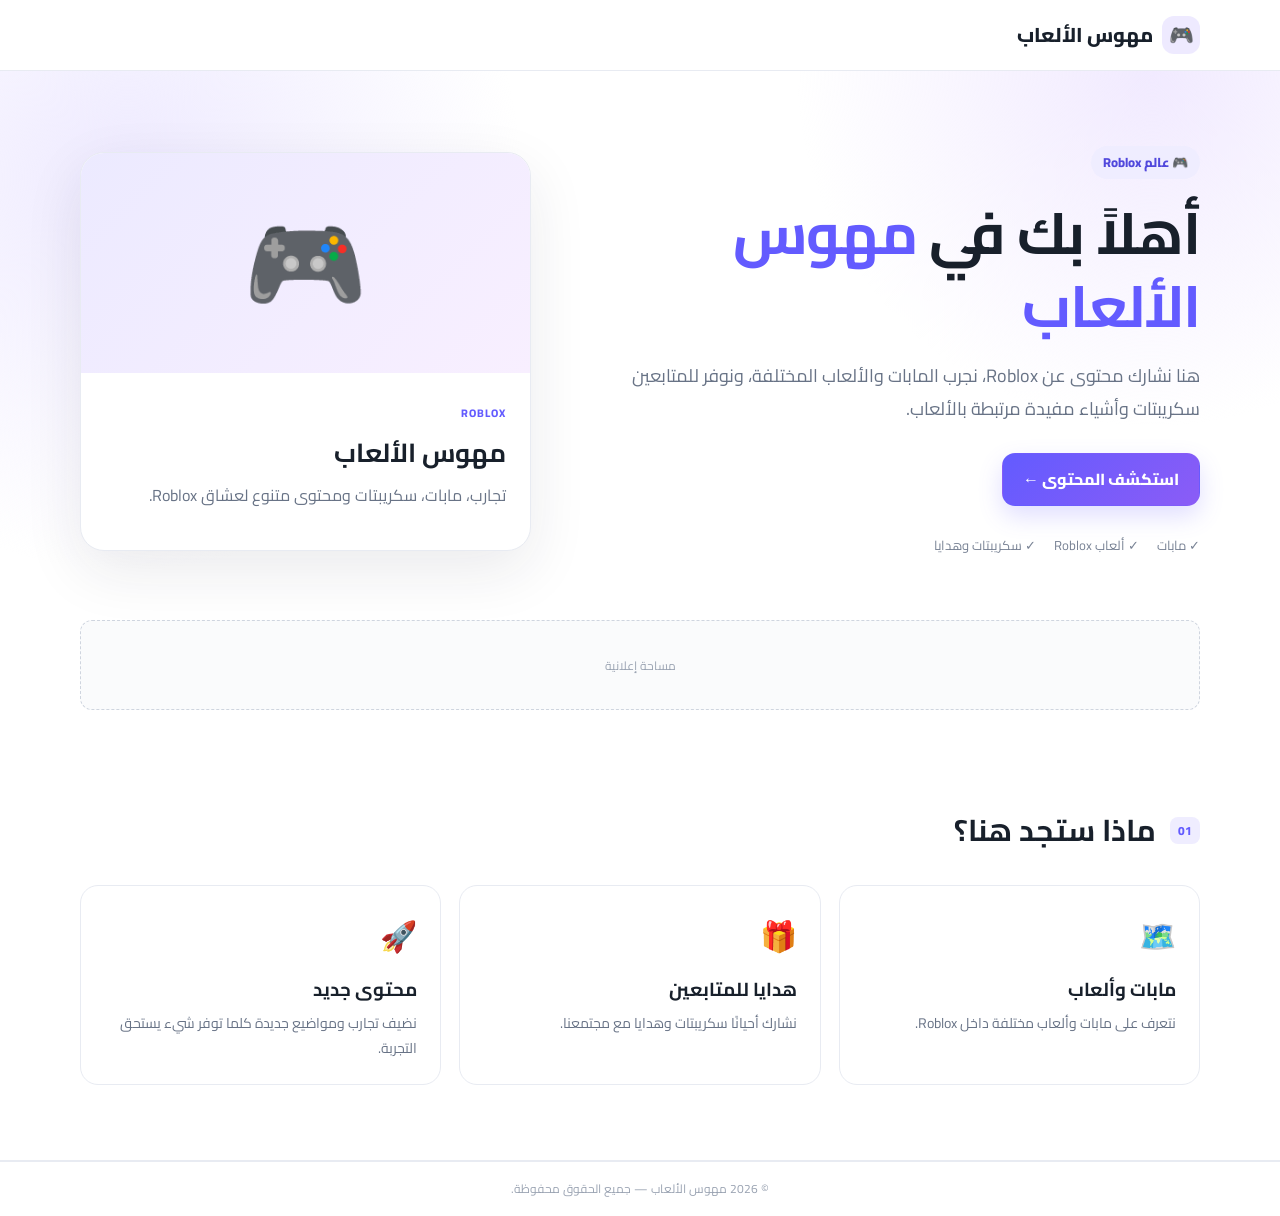
==== commit 75099b10: "Add files via upload" ====
--- a/index.html
+++ b/index.html
@@ -10,7 +10,7 @@
 <span class="badge">🎮 عالم Roblox</span>
 <h1>أهلاً بك في <span>مهوس الألعاب</span></h1>
 <p class="lead">هنا نشارك محتوى عن Roblox، نجرب المابات والألعاب المختلفة، ونوفر للمتابعين سكريبتات وأشياء مفيدة مرتبطة بالألعاب.</p>
-<div class="actions"><a class="btn primary" href="about.html">التالي ←</a></div>
+<div class="actions"><a class="btn primary" href="about.html">استكشف المحتوى ←</a></div>
 <div class="trust"><span>✓ مابات</span><span>✓ ألعاب Roblox</span><span>✓ سكريبتات وهدايا</span></div>
 </div><div class="hero-card"><div class="game-art">🎮</div><div class="card-content"><span class="mini">ROBLOX</span><h2>مهوس الألعاب</h2><p>تجارب، مابات، سكريبتات ومحتوى متنوع لعشاق Roblox.</p></div></div></div></section>
 <div class="container ad-wrap"><div class="ad-slot">مساحة إعلانية</div></div>
